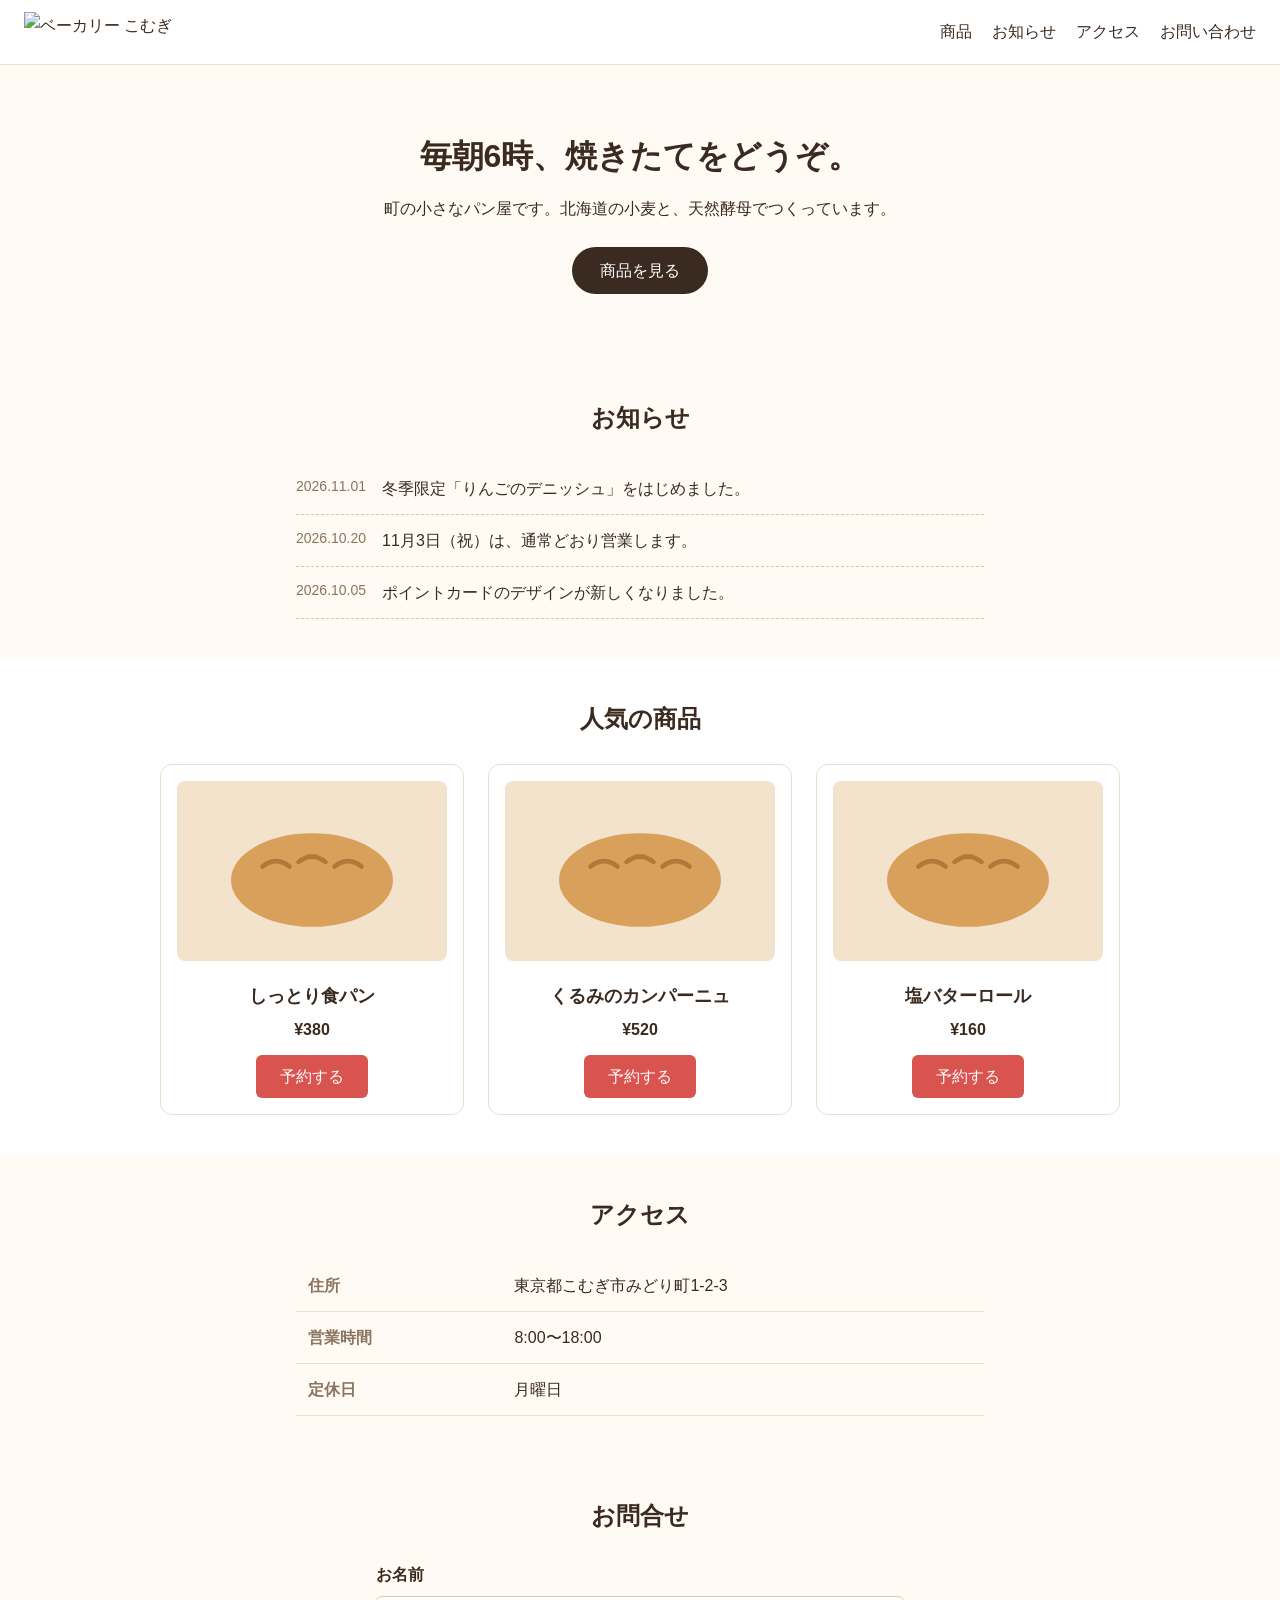
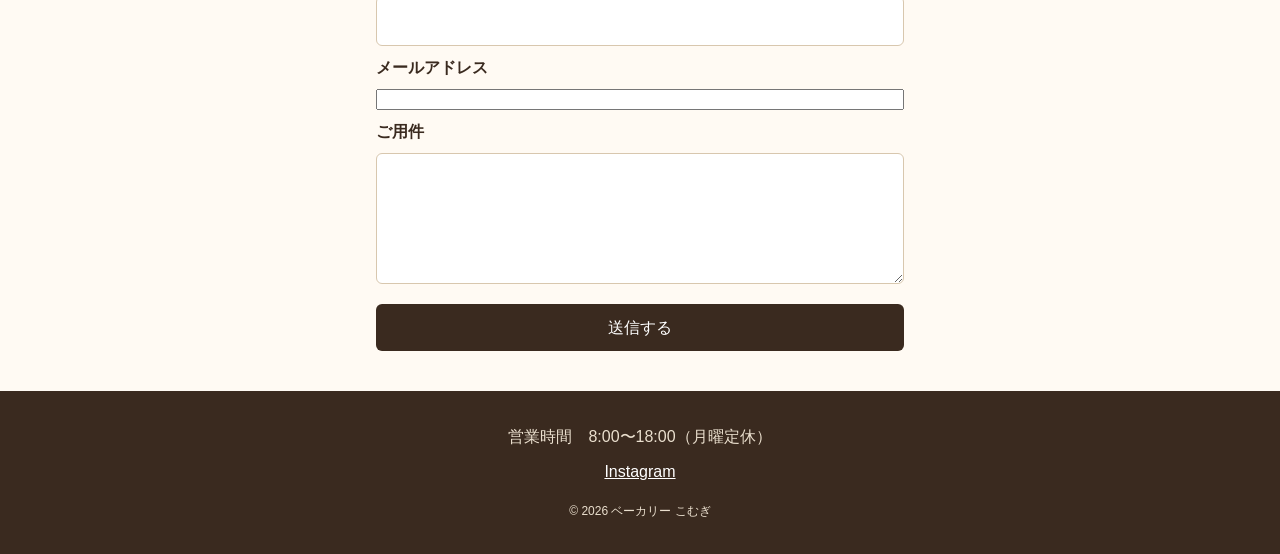
==== index.html @ f0ded685 "261106 受け取ったまま" ====
<!DOCTYPE html>
<html lang="ja">
<head>
  <meta charset="UTF-8">
  <meta name="viewport" content="width=device-width, initial-scale=1.0">
  <title>Document</title>
  <link rel="stylesheet" href="css/style.css">
</head>
<body>
  <header class="site-header">
    <img class="site-header__logo" src="images/logo.svg" alt="ベーカリー こむぎ">
    <nav>
      <ul class="site-header__nav">
        <li><a class="site-header__link" href="#products">商品</a></li>
        <li><a class="site-header__link" href="#news">お知らせ</a></li>
        <li><a class="site-header__link" href="#acess">アクセス</a></li>
        <li><a class="site-header__link" href="#contact">お問い合わせ</a></li>
      </ul>
    </nav>
  </header>

  <div class="hero">
    <h1 class="hero__title">毎朝6時、焼きたてをどうぞ。</h1>
    <p class="hero__text">町の小さなパン屋です。北海道の小麦と、天然酵母でつくっています。</p>
    <a class="hero__button" href="#products">商品を見る</a>
  </div>

  <section class="news" id="news">
    <h2 class="section-title">お知らせ</h2>
    <ul class="newsList">
      <li class="newsList-item"><span class="date">2026.11.01</span><span class="text">冬季限定「りんごのデニッシュ」をはじめました。</span></li>
      <li class="newsList-item"><span class="date">2026.10.20</span><span class="text">11月3日（祝）は、通常どおり営業します。</span></li>
      <li class="newsList-item"><span class="date">2026.10.05</span><span class="text">ポイントカードのデザインが新しくなりました。</span></li>
    </ul>
  </section>

  <section class="products" id="products">
    <h2 class="section-title">人気の商品</h2>
    <div class="products__list">
      <div class="product-card">
        <img class="product-card__image" src="img/bread.svg">
        <h3 class="product-card__name">しっとり食パン</h3>
        <p class="product-card__price">¥380</p>
        <a class="product-card__button" href="#contact">予約する</a>
      </div>
      <div class="product-card">
        <img class="product-card__image" src="img/bread.svg">
        <h3 class="product-card__name">くるみのカンパーニュ</h3>
        <p class="product-card__price">¥520</p>
        <a class="product-card__button" href="#contact">予約する</a>
      </div>
      <div class="product-card">
        <img class="product-card__image" src="img/bread.svg">
        <h3 class="product-card__name">塩バターロール</h3>
        <p class="product-card__price">¥160</p>
        <a class="product-card__button" href="#contact">予約する</a>
      </div>
    </div>
    </div>
  </section>

  <section class="access" id="access">
    <h2 class="section-title">アクセス</h2>
    <table class="access__table">
      <tr><th>住所</th><td>東京都こむぎ市みどり町1-2-3</td></tr>
      <tr><th>営業時間</th><td>8:00〜18:00</td></tr>
      <tr><th>定休日</th><td>月曜日</td></tr>
    </table>
  </section>

  <section class="contact" id="contact">
    <h2 class="section-title">お問合せ</h2>
    <form class="contact__form">
      <label class="contact__label" for="name">お名前</label>
      <input class="contact__input" type="text" id="username" name="name">
      <label class="contact__label" for="email">メールアドレス</label>
      <input type="email" id="email" name="email">
      <label class="contact__label" for="message">ご用件</label>
      <textarea class="contact__input" id="message" name="message" rows="4"></textarea>
      <button class="contact__button" type="submit">送信する</button>
    </form>
  </section>

  <footer class="site-footer">
    <p class="site-footer__hours">営業時間　8:00〜18:00（月曜定休）</p>
    <a class="site-footer__link" href="">Instagram</a>
    <p class="site-footer__copy">© 2026 ベーカリー こむぎ</p>
  </footer>
</body>
</html>
---- css/style.css ----
/* ベーカリー こむぎ */
* {
  box-sizing: border-box;
}

body {
  margin: 0;
  font-family: sans-serif;
  color: #3a2a1f;
  background: #fffaf3;
  line-height: 1.7;
}

/* ===== ヘッダー ===== */
.site-header {
  display: flex;
  justify-content: space-between;
  align-items: center;
  padding: 12px 24px;
  background: #fff;
  border-bottom: 1px solid #eadfce;
}

.site-header__logo {
  height: 40px;
}

.site-header__nav {
  display: flex;
  gap: 20px;
  margin: 0;
  padding: 0;
  list-style: none;
}

.site-header__link {
  color: #3a2a1f;
  text-decoration: none;
}

/* ===== メインビジュアル ===== */
.hero {
  width: 1100px;
  margin: 0 auto;
  padding: 64px 24px;
  text-align: center;
}

.hero__title {
  margin: 0 0 12px;
  font-size: 32px;
}

.hero__text {
  margin: 0 0 24px;
}

.hero__button {
  display: inline-block;
  padding: 10px 28px;
  border-radius: 999px;
  background: #3a2a1f;
  color: #fff;
  text-decoration: none;
}

/* ===== 見出し ===== */
.section-title {
  margin: 0 0 24px;
  font-size: 24px;
  text-align: center;
}

/* ===== お知らせ ===== */
.news {
  max-width: 720px;
  margin: 0 auto;
  padding: 40px 16px;
}

.newsList {
  margin: 0;
  padding: 0;
  list-style: none;
}

.newsList-item {
  display: flex;
  gap: 16px;
  padding: 12px 0;
  border-bottom: 1px dashed #d8c7ae;
}

.date {
  color: #8a7560;
  font-size: 14px;
}

/* ===== 商品 ===== */
.products {
  padding: 40px 16px;
  background: #fff;
}

.products__list {
  display: flex;
  gap: 24px;
  max-width: 960px;
  margin: 0 auto;
}

.product-card {
  flex: 1;
  padding: 16px;
  border: 1px solid #eadfce;
  border-radius: 12px;
  text-align: center;
}

.product-card__image {
  width: 100%;
  border-radius: 8px;
}

.product-card__name {
  margin: 12px 0 4px;
  font-size: 18px;
}

.product-card__price {
  margin: 0 0 12px;
  font-weight: bold;
}

.products .product-card .product-card__button {
  display: inline-block;
  padding: 8px 24px;
  border-radius: 6px;
  background: #d9534f;
  color: #fff;
  text-decoration: none;
}

.product-card__button:hover {
  background: #a63f2c;
}

/* ===== アクセス ===== */
.access {
  max-width: 720px;
  margin: 0 auto;
  padding: 40px 16px;
}

.access__table {
  width: 100%;
  border-collapse: collapse;
}

.access__table th,
.access__table td {
  padding: 12px;
  border-bottom: 1px solid #eadfce;
  text-align: left;
}

.access__table th {
  width: 30%;
  color: #8a7560;
}

/* ===== お問い合わせ ===== */
.contact {
  max-width: 560px;
  margin: 0 auto;
  padding: 40px 16px;
}

.contact__form {
  display: grid;
  gap: 8px;
}

.contact__label {
  font-weight: bold;
}

.contact__input {
  padding: 10px;
  border: 1px solid #d8c7ae;
  border-radius: 6px;
  font: inherit;
}

.contact__input:focus {
  outline: 3px solid #c8553d;
}

.contact__button {
  margin-top: 12px;
  padding: 10px;
  border: none;
  border-radius: 6px;
  background: #3a2a1f;
  color: #fff;
  font: inherit;
}

/* ===== フッター ===== */
.site-footer {
  padding: 32px 16px;
  background: #3a2a1f;
  color: #eadfce;
  text-align: center;
}

.site-footer__hours {
  margin: 0 0 8px;
}

.site-footer__link {
  color: #fff;
}

.site-footer__copy {
  margin: 16px 0 0;
  font-size: 12px;
}

@media (max-width: 600px) {
  .site-header {
    flex-direction: column;
    gap: 8px;
  }

  .products__list {
    flex-direction: column;
  }
}
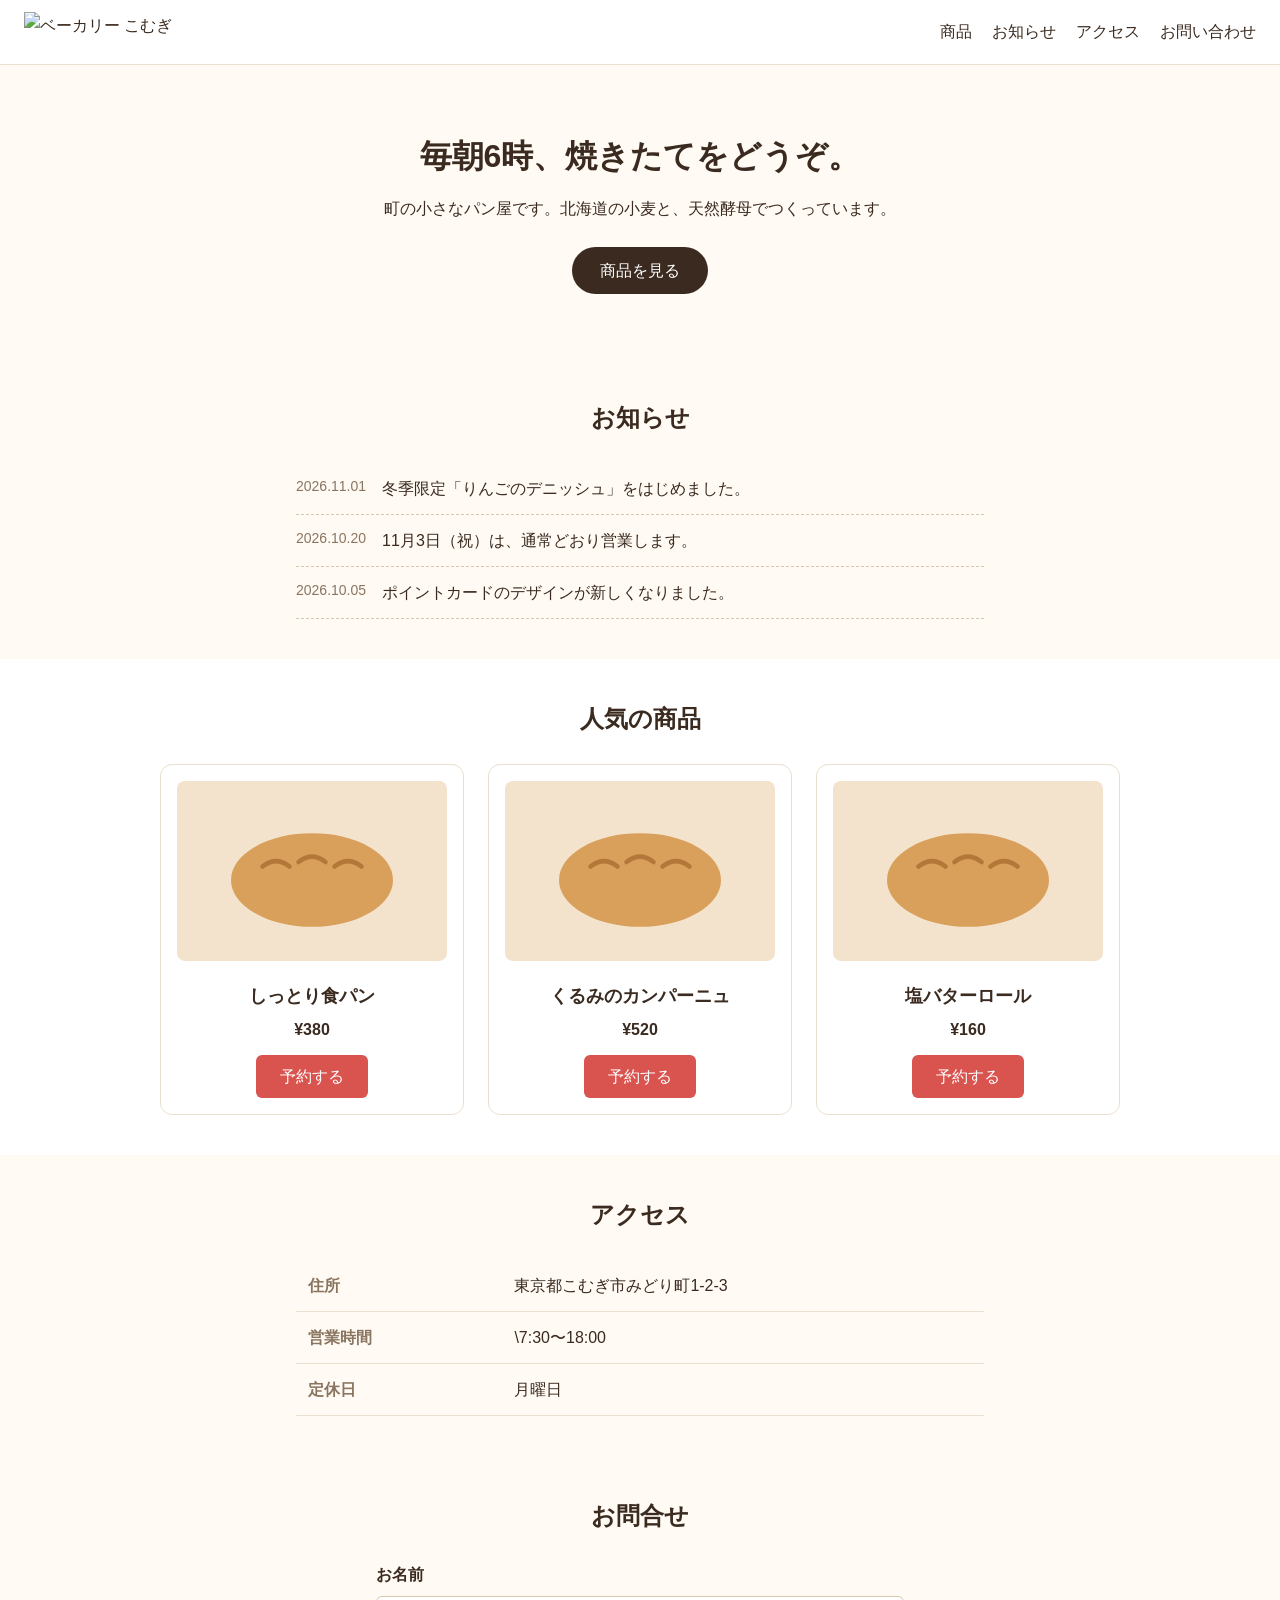
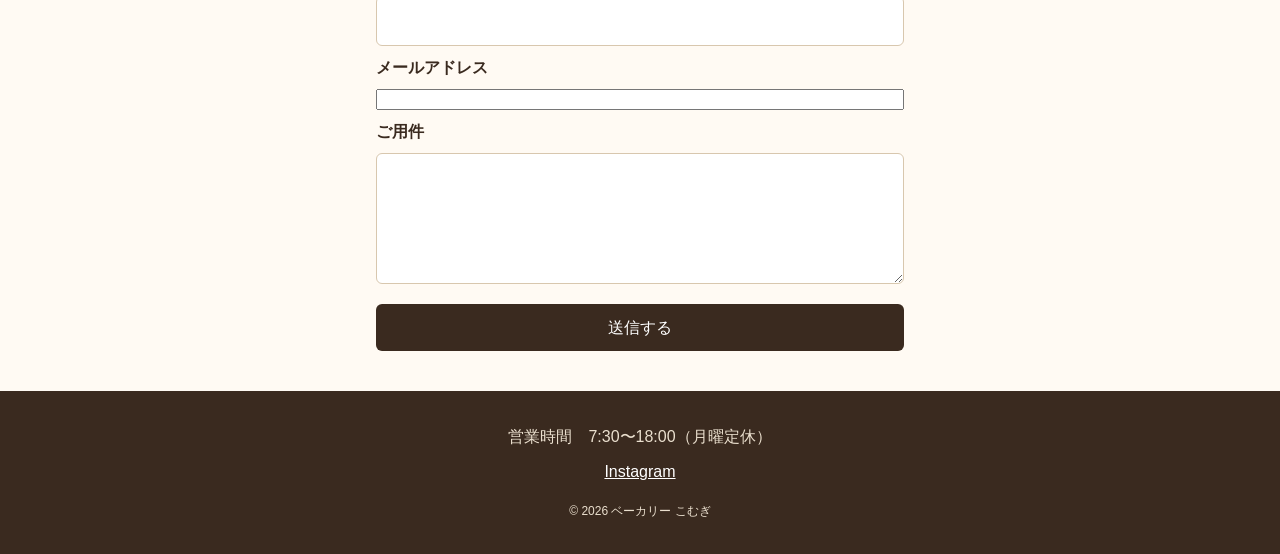
==== commit e66c59dd: "KMG-101" ====
--- a/index.html
+++ b/index.html
@@ -63,7 +63,7 @@
     <h2 class="section-title">アクセス</h2>
     <table class="access__table">
       <tr><th>住所</th><td>東京都こむぎ市みどり町1-2-3</td></tr>
-      <tr><th>営業時間</th><td>8:00〜18:00</td></tr>
+      <tr><th>営業時間</th><td>\7:30〜18:00</td></tr>
       <tr><th>定休日</th><td>月曜日</td></tr>
     </table>
   </section>
@@ -82,7 +82,7 @@
   </section>
 
   <footer class="site-footer">
-    <p class="site-footer__hours">営業時間　8:00〜18:00（月曜定休）</p>
+    <p class="site-footer__hours">営業時間　7:30〜18:00（月曜定休）</p>
     <a class="site-footer__link" href="">Instagram</a>
     <p class="site-footer__copy">© 2026 ベーカリー こむぎ</p>
   </footer>
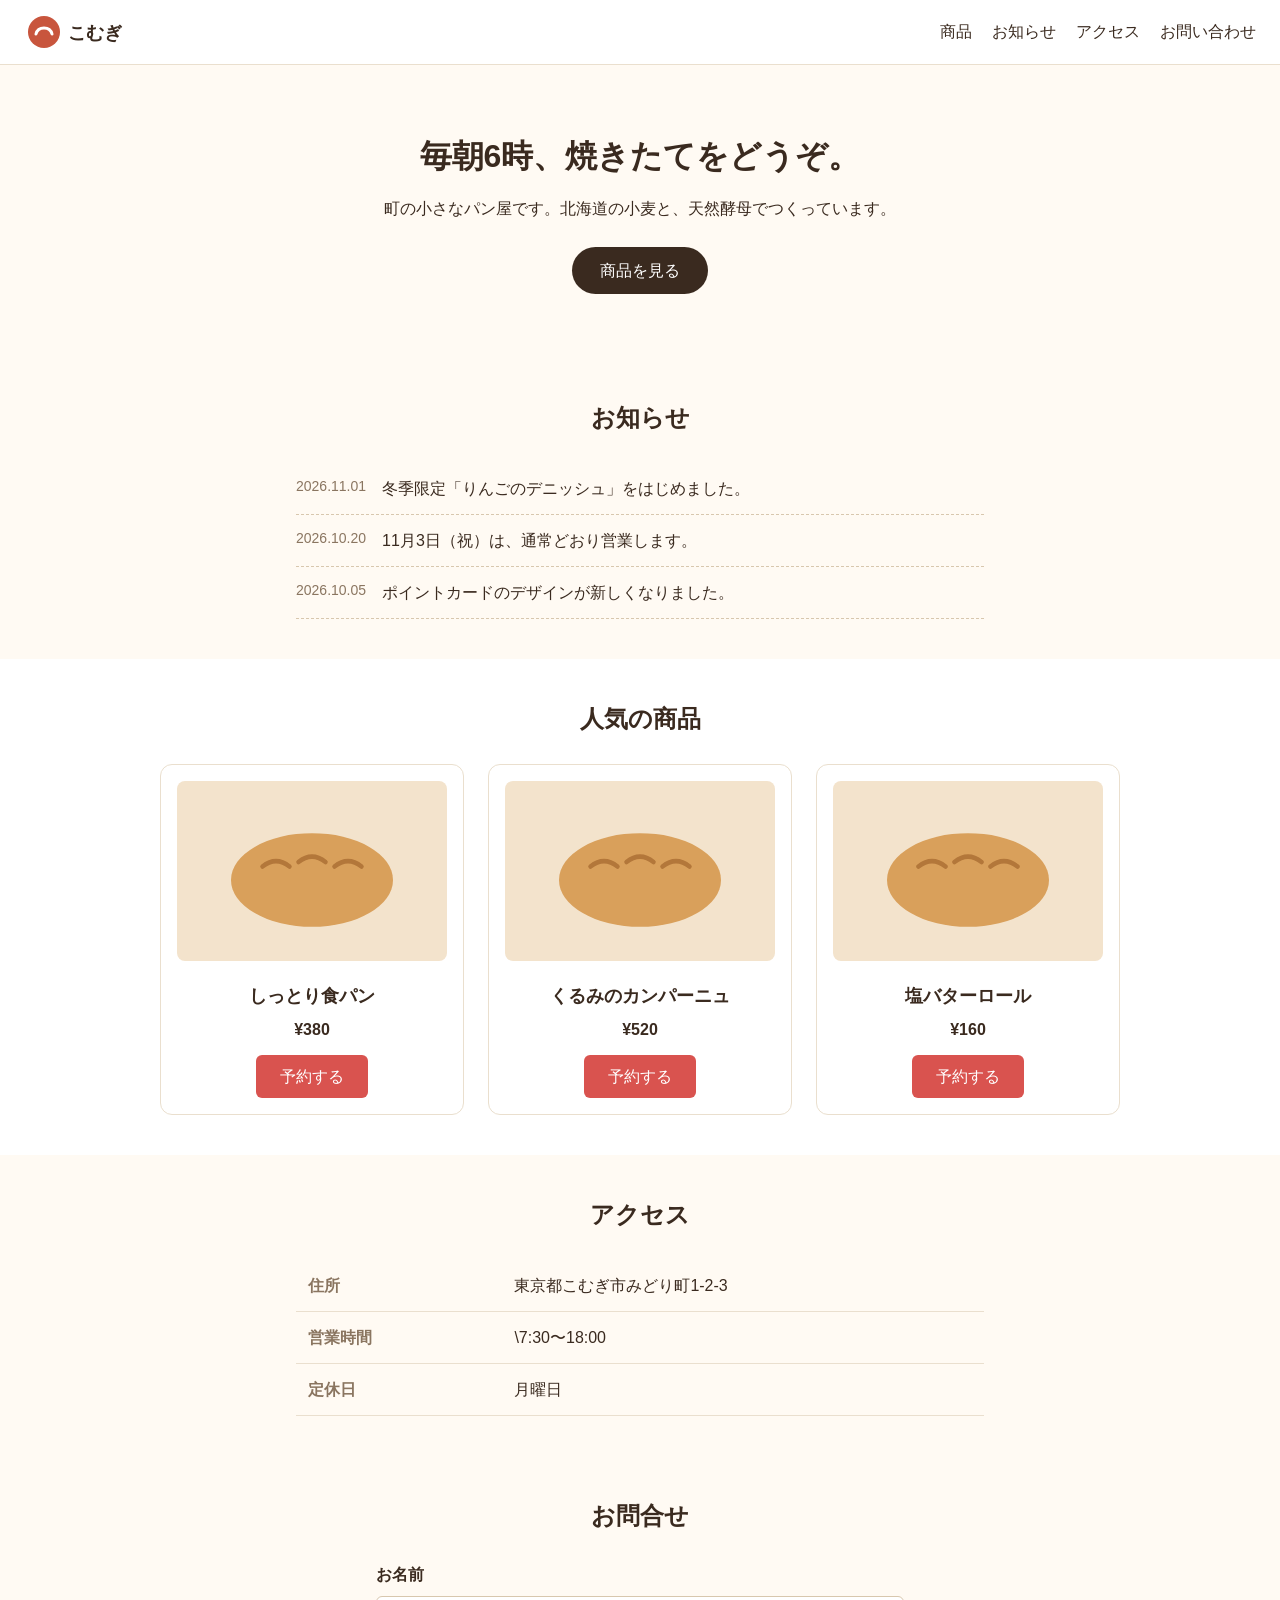
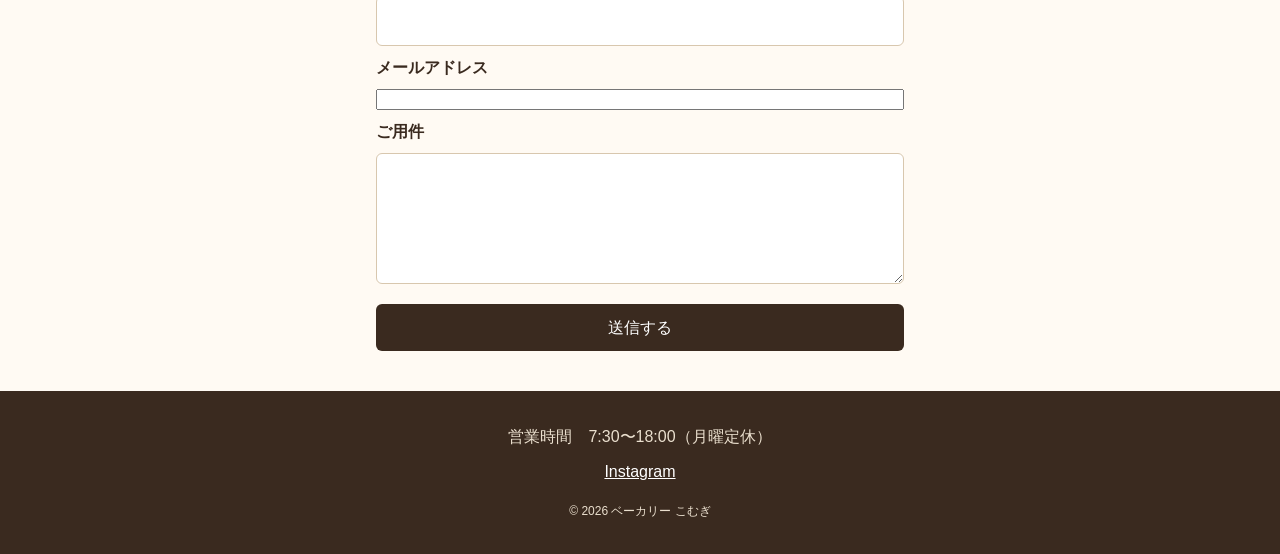
==== commit e4280111: "KMG-103" ====
--- a/index.html
+++ b/index.html
@@ -8,12 +8,12 @@
 </head>
 <body>
   <header class="site-header">
-    <img class="site-header__logo" src="images/logo.svg" alt="ベーカリー こむぎ">
+    <img class="site-header__logo" src="img/logo.svg" alt="ベーカリー こむぎ">
     <nav>
       <ul class="site-header__nav">
         <li><a class="site-header__link" href="#products">商品</a></li>
         <li><a class="site-header__link" href="#news">お知らせ</a></li>
-        <li><a class="site-header__link" href="#acess">アクセス</a></li>
+        <li><a class="site-header__link" href="#access">アクセス</a></li>
         <li><a class="site-header__link" href="#contact">お問い合わせ</a></li>
       </ul>
     </nav>
